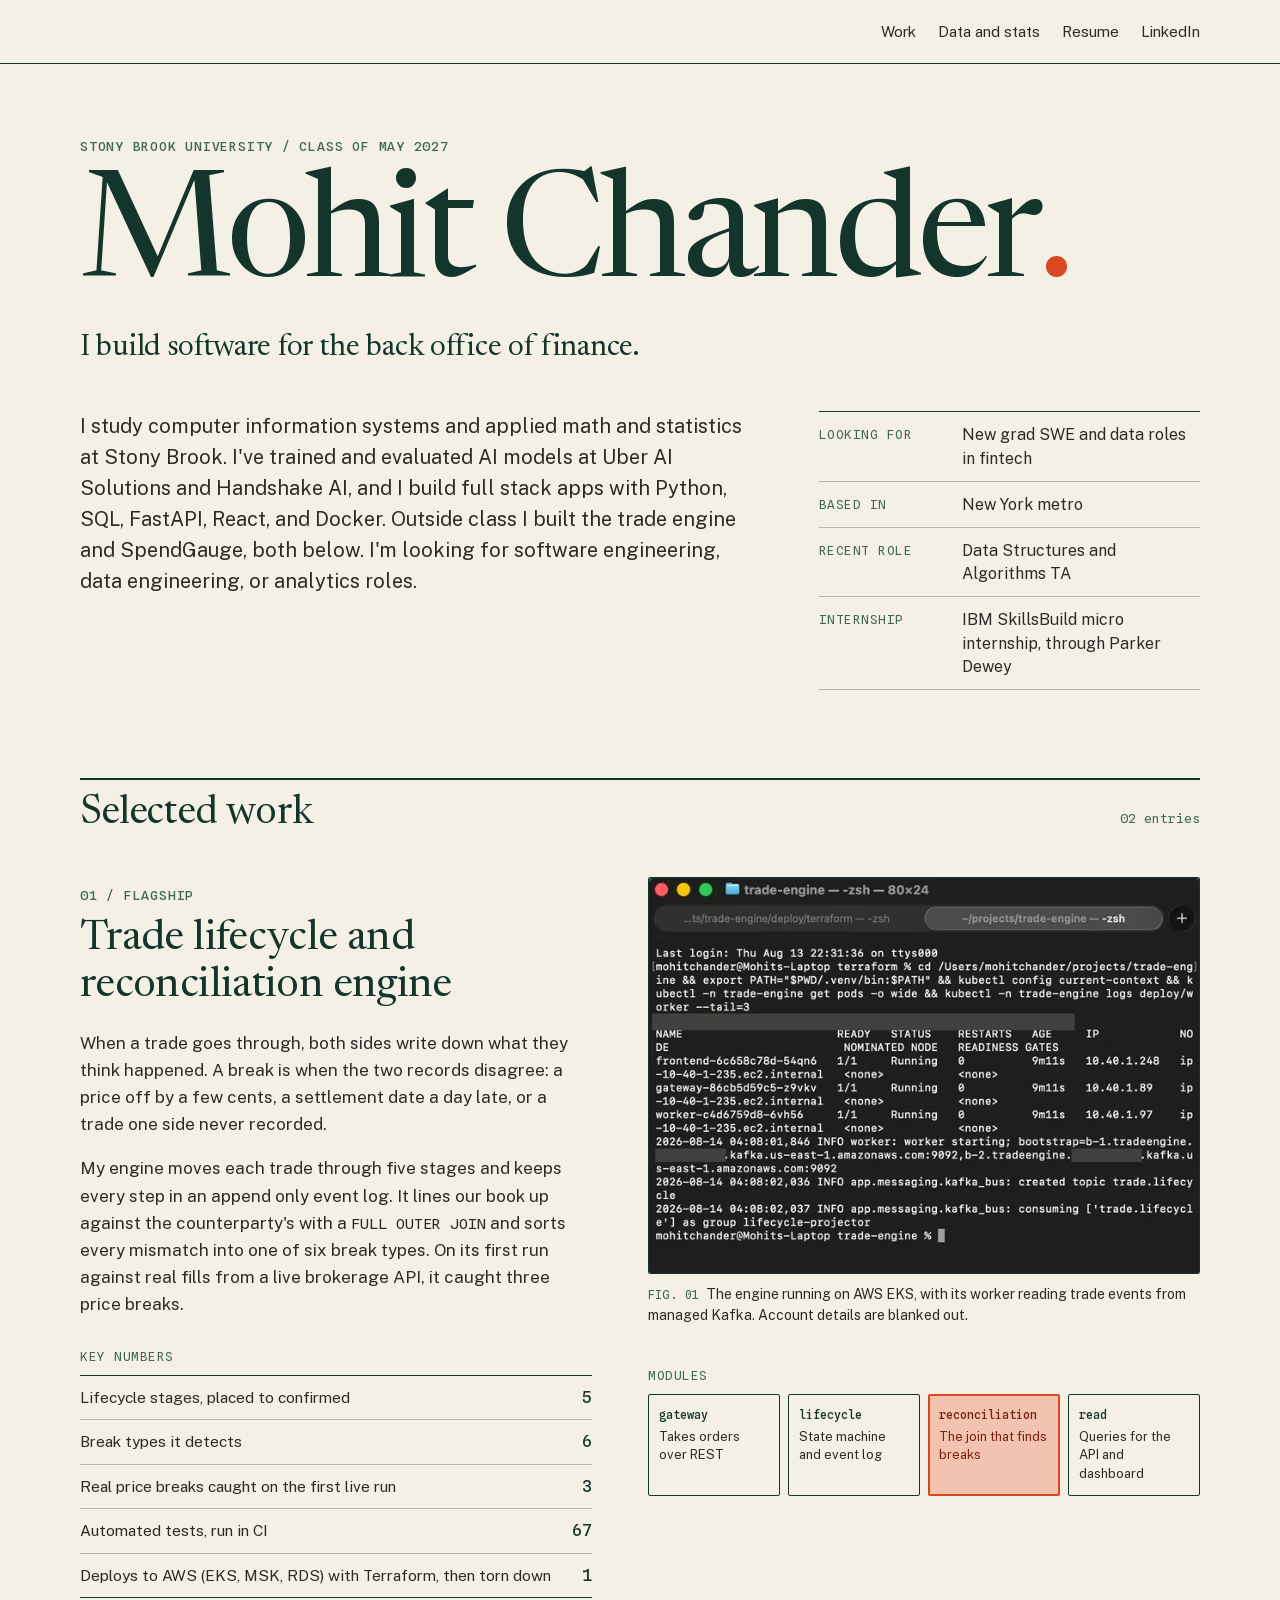
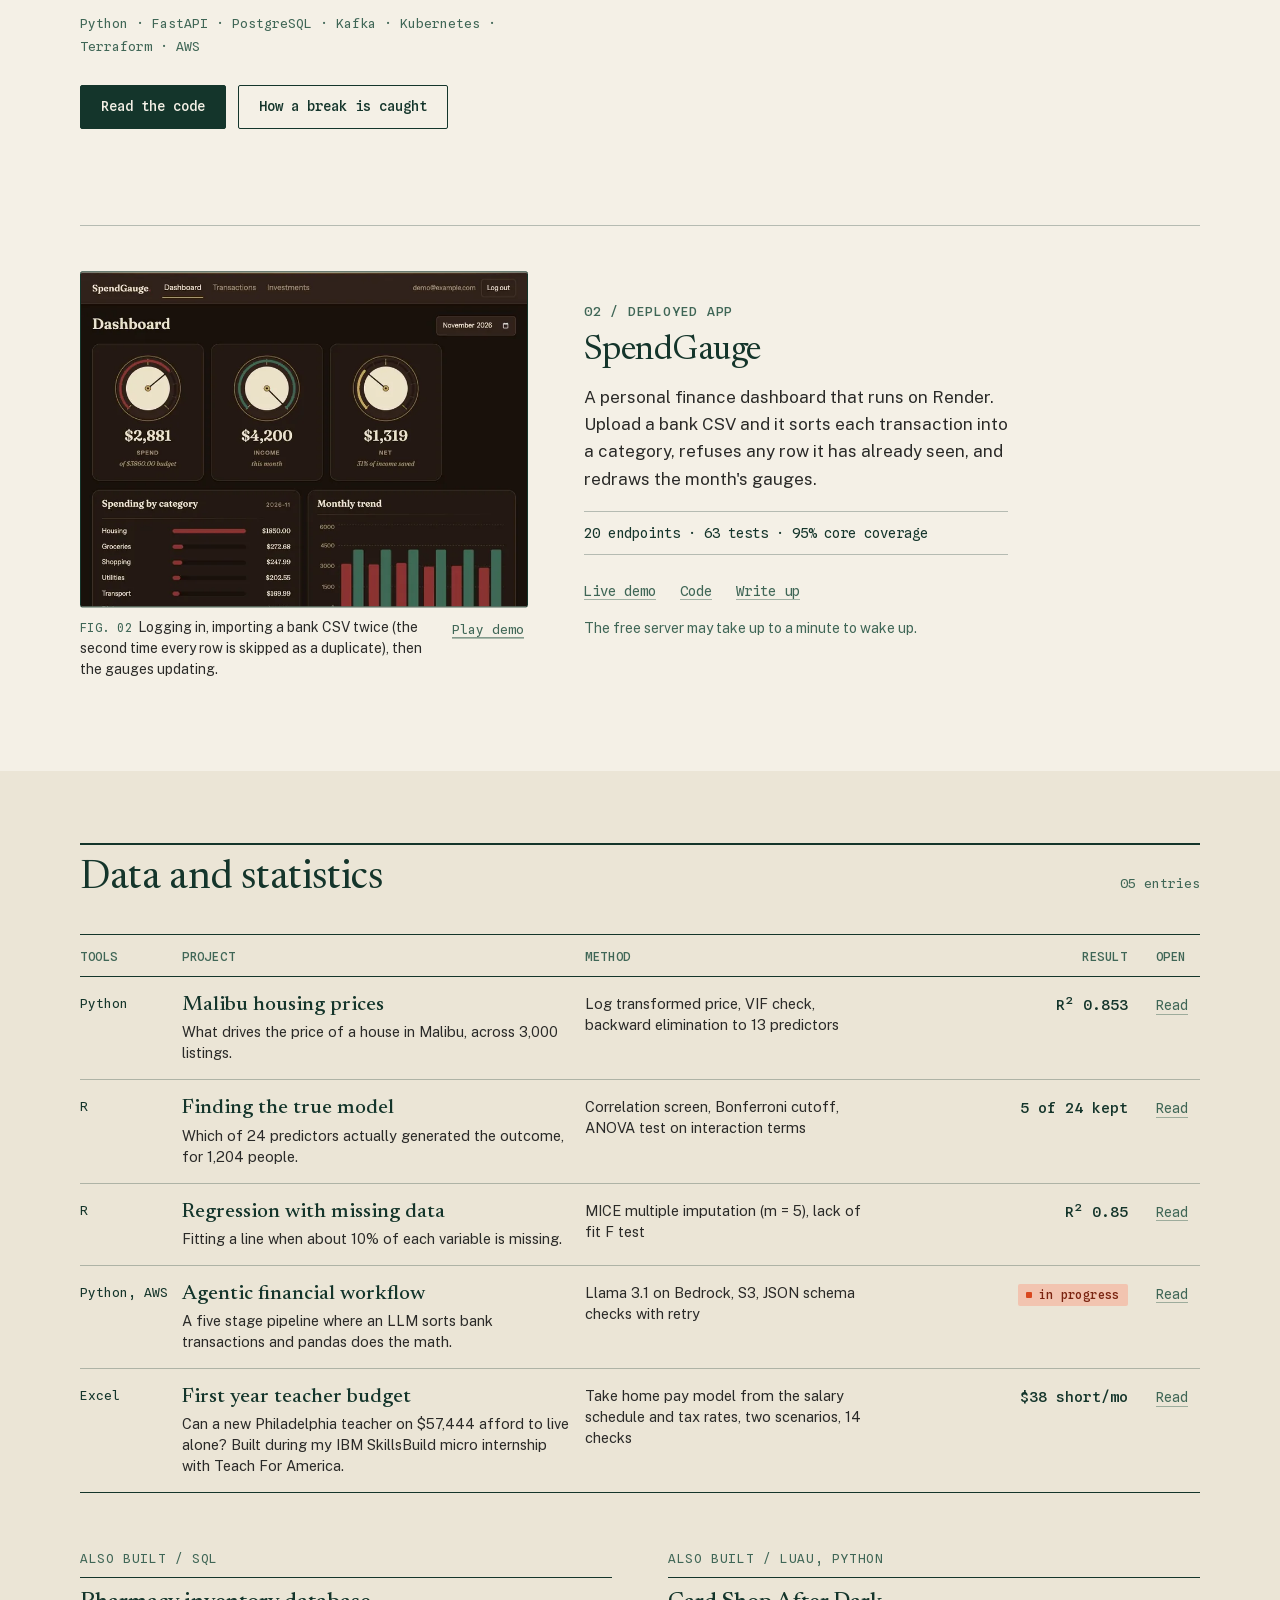
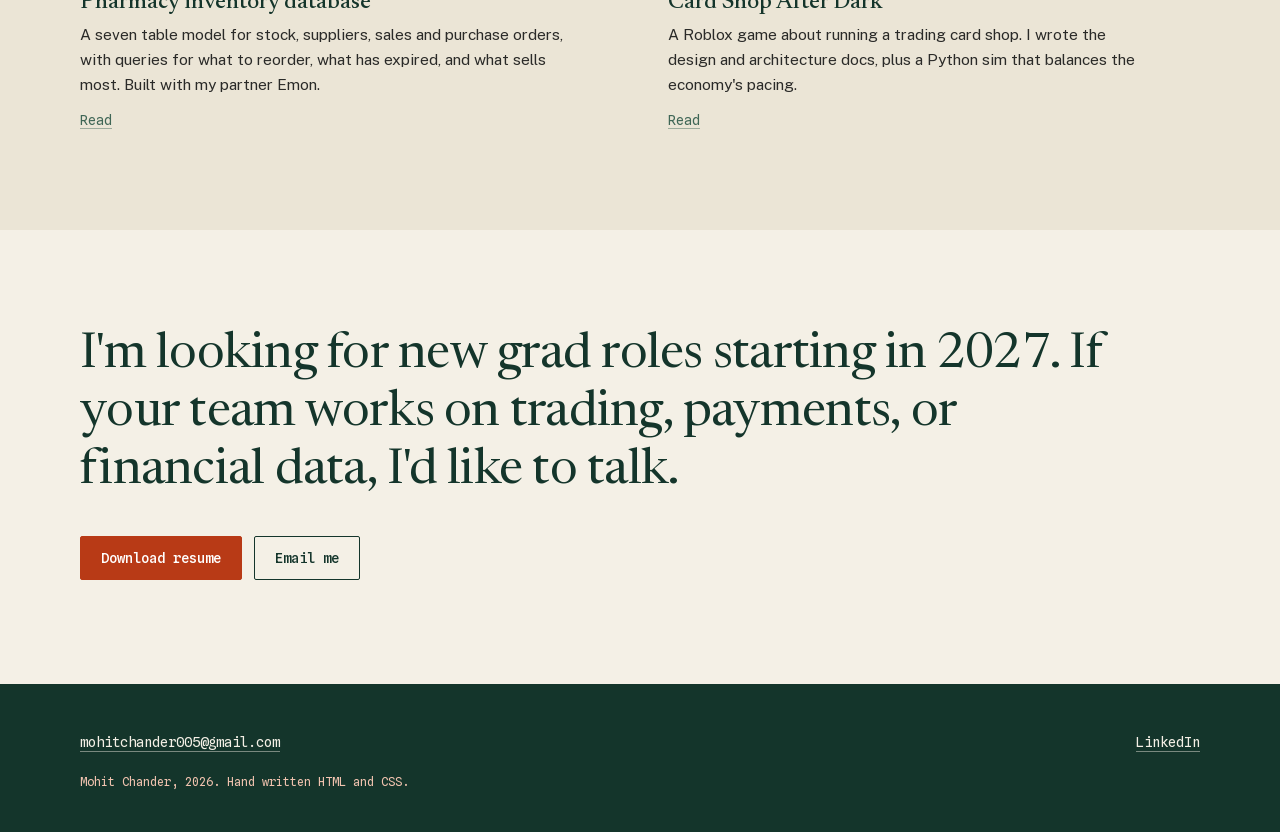
==== index.html @ 897c3b1f "Portfolio site: homepage, seven project write ups, and motion Hand written HTML and CSS with a small" ====
<!doctype html>
<html lang="en">
<head>
  <meta charset="utf-8">
  <meta name="viewport" content="width=device-width, initial-scale=1">
  <title>Mohit Chander: software and data for finance</title>
  <meta name="description" content="I build software for the back office of finance: a trade lifecycle and reconciliation engine, a deployed finance app, and statistics work in Python and R. Stony Brook, class of 2027.">
  <link rel="canonical" href="https://mohit-web12.github.io/">
  <meta name="theme-color" content="#F4F0E6">

  <meta property="og:type" content="website">
  <meta property="og:title" content="Mohit Chander">
  <meta property="og:description" content="Software and data for the back office of finance. Trade reconciliation, a deployed finance app, and statistics in Python and R.">
  <meta property="og:url" content="https://mohit-web12.github.io/">
  <meta property="og:image" content="https://mohit-web12.github.io/img/og.png">
  <meta property="og:image:width" content="1200">
  <meta property="og:image:height" content="630">
  <meta property="og:image:alt" content="Mohit Chander, set in a serif on cream paper, with a red period.">
  <meta name="twitter:card" content="summary_large_image">

  <link rel="icon" href="favicon.svg" type="image/svg+xml">
  <link rel="icon" href="favicon.ico" sizes="32x32">
  <link rel="apple-touch-icon" href="apple-touch-icon.png">

  <link rel="preload" href="fonts/newsreader-latin.woff2" as="font" type="font/woff2" crossorigin>
  <link rel="preload" href="fonts/public-sans-latin.woff2" as="font" type="font/woff2" crossorigin>
  <link rel="stylesheet" href="css/tokens.css">
  <link rel="stylesheet" href="css/site.css">
  <script>(function(d){var f=false,q=location.search;try{if(/[?&]motion=on\b/.test(q))sessionStorage.setItem("motion","on");if(/[?&]motion=off\b/.test(q))sessionStorage.removeItem("motion");f=sessionStorage.getItem("motion")==="on"}catch(e){}var m=window.matchMedia;if(f||!(m&&m("(prefers-reduced-motion: reduce)").matches)){d.className+=" reveal-on"+(f?" force-motion":"")+("onpagereveal" in window?"":" pt-fade");setTimeout(function(){if(!window.siteReady)d.classList.remove("reveal-on")},3000)}})(document.documentElement)</script>
  <script src="js/site.js" defer></script>
</head>
<body>
  <a class="skip-link" href="#main">Skip to content</a>

  <header class="site-header">
    <div class="wrap">
      <nav class="site-nav" aria-label="Main">
        <ul>
          <li><a href="#work">Work</a></li>
          <li><a href="#data">Data and stats</a></li>
          <li><a href="resume.pdf">Resume</a></li>
          <li><a href="https://www.linkedin.com/in/mohit-chander/">LinkedIn</a></li>
        </ul>
      </nav>
    </div>
  </header>

  <main id="main">
    <section class="hero wrap" aria-labelledby="name">
      <span class="kicker">Stony Brook University / Class of May 2027</span>
      <h1 class="name" id="name" aria-label="Mohit Chander."><span class="w" aria-hidden="true"><span class="ch" style="--i:0">M</span><span class="ch" style="--i:1">o</span><span class="ch" style="--i:2">h</span><span class="ch" style="--i:3">i</span><span class="ch" style="--i:4">t</span></span> <span class="w" aria-hidden="true"><span class="ch" style="--i:5">C</span><span class="ch" style="--i:6">h</span><span class="ch" style="--i:7">a</span><span class="ch" style="--i:8">n</span><span class="ch" style="--i:9">d</span><span class="ch" style="--i:10">e</span><span class="ch" style="--i:11">r</span><span class="dot">.</span></span></h1>
      <p class="subhead">I build software for the back office of finance.</p>
      <div class="hero-grid">
        <p class="lede">I study computer information systems and applied math and statistics at Stony Brook. I've trained and evaluated AI models at Uber AI Solutions and Handshake AI, and I build full stack apps with Python, SQL, FastAPI, React, and Docker. Outside class I built the trade engine and SpendGauge, both below. I'm looking for software engineering, data engineering, or analytics roles.</p>
        <dl class="facts">
          <div><dt>Looking for</dt><dd>New grad SWE and data roles in fintech</dd></div>
          <div><dt>Based in</dt><dd>New York metro</dd></div>
          <div><dt>Recent role</dt><dd>Data Structures and Algorithms TA</dd></div>
          <div><dt>Internship</dt><dd>IBM SkillsBuild micro internship, through Parker Dewey</dd></div>
        </dl>
      </div>
    </section>

    <section class="section wrap" id="work" aria-labelledby="work-title">
      <div class="section-head" data-reveal="heading">
        <h2 id="work-title"><span class="h-mask">Selected work</span></h2>
        <span class="count">02 entries</span>
      </div>

      <article class="flagship" aria-labelledby="te-title">
        <div class="flagship-text">
          <span class="kicker" data-reveal>01 / Flagship</span>
          <h3 class="entry-title" id="te-title" data-reveal>Trade lifecycle and reconciliation engine</h3>
          <p data-reveal>When a trade goes through, both sides write down what they think happened. A break is when the two records disagree: a price off by a few cents, a settlement date a day late, or a trade one side never recorded.</p>
          <p data-reveal>My engine moves each trade through five stages and keeps every step in an append only event log. It lines our book up against the counterparty's with a <code>FULL OUTER JOIN</code> and sorts every mismatch into one of six break types. On its first run against real fills from a live brokerage API, it caught three price breaks.</p>

          <table class="ledger">
            <caption>Key numbers</caption>
            <tbody data-reveal-children>
              <tr><th scope="row">Lifecycle stages, placed to confirmed</th><td><span data-count>5</span></td></tr>
              <tr><th scope="row">Break types it detects</th><td><span data-count>6</span></td></tr>
              <tr><th scope="row">Real price breaks caught on the first live run</th><td><span data-count>3</span></td></tr>
              <tr><th scope="row">Automated tests, run in CI</th><td><span data-count>67</span></td></tr>
              <tr><th scope="row">Deploys to AWS (EKS, MSK, RDS) with Terraform, then torn down</th><td><span data-count>1</span></td></tr>
            </tbody>
          </table>
          <p class="stack" data-reveal>Python · FastAPI · PostgreSQL · Kafka · Kubernetes · Terraform · AWS</p>

          <div class="actions" data-reveal>
            <a class="btn btn-dark" href="https://github.com/Mohit-web12/trade-lifecycle-engine">Read the code</a>
            <a class="btn" href="work/trade-engine.html#how-a-break-is-caught">How a break is caught</a>
          </div>
        </div>

        <div class="flagship-media">
          <figure data-reveal="figure" data-parallax>
            <div class="well">
              <img src="img/eks-terminal.webp" srcset="img/eks-terminal-640.webp 640w, img/eks-terminal.webp 1146w" sizes="(max-width: 860px) calc(100vw - 32px), 580px" width="1146" height="822" alt="Terminal output from the AWS deploy. kubectl lists the frontend, gateway and worker pods as Running on EKS, and the worker log shows it consuming the trade.lifecycle topic from managed Kafka.">
            </div>
            <figcaption><span class="fig-no">FIG. 01</span>The engine running on AWS EKS, with its worker reading trade events from managed Kafka. Account details are blanked out.</figcaption>
          </figure>

          <div class="modules">
            <span class="modules-label" id="modules-label" data-reveal>Modules</span>
            <ol aria-labelledby="modules-label" data-reveal-children>
              <li><span class="mod-name">gateway</span><span class="mod-job">Takes orders over REST</span></li>
              <li><span class="mod-name">lifecycle</span><span class="mod-job">State machine and event log</span></li>
              <li class="is-key"><span class="mod-name">reconciliation</span><span class="mod-job">The join that finds breaks</span></li>
              <li><span class="mod-name">read</span><span class="mod-job">Queries for the API and dashboard</span></li>
            </ol>
          </div>
        </div>
      </article>

      <article class="secondary" aria-labelledby="sg-title">
        <figure class="sg-media" data-reveal="figure" data-parallax>
          <div class="well">
            <video id="sg-demo" width="800" height="600" muted loop playsinline preload="none" poster="img/spendgauge-poster.webp" aria-label="Screen recording of SpendGauge" aria-describedby="sg-cap">
              <source data-src="img/spendgauge-demo.mp4" type="video/mp4">
            </video>
          </div>
          <div class="demo-controls">
            <figcaption id="sg-cap"><span class="fig-no">FIG. 02</span>Logging in, importing a bank CSV twice (the second time every row is skipped as a duplicate), then the gauges updating.</figcaption>
            <button class="demo-toggle" type="button" hidden>Play demo</button>
          </div>
        </figure>

        <div class="sg-text" data-reveal-children>
          <span class="kicker">02 / Deployed app</span>
          <h3 class="entry-title" id="sg-title">SpendGauge</h3>
          <p>A personal finance dashboard that runs on Render. Upload a bank CSV and it sorts each transaction into a category, refuses any row it has already seen, and redraws the month's gauges.</p>
          <p class="statline"><span data-count>20</span> endpoints · <span data-count>63</span> tests · <span data-count>95</span>% core coverage</p>
          <ul class="linkrow">
            <li><a href="https://fin-dash-web.onrender.com">Live demo</a></li>
            <li><a href="https://github.com/Mohit-web12/fin-dash">Code</a></li>
            <li><a href="work/spendgauge.html">Write up</a></li>
          </ul>
          <p class="note">The free server may take up to a minute to wake up.</p>
        </div>
      </article>
    </section>

    <section class="band" id="data" aria-labelledby="data-title">
      <div class="wrap">
        <div class="section-head" data-reveal="heading">
          <h2 id="data-title"><span class="h-mask">Data and statistics</span></h2>
          <span class="count">05 entries</span>
        </div>

        <div class="table-scroll" role="region" aria-labelledby="data-title" tabindex="0">
          <table class="data-table">
            <caption class="visually-hidden">Data and statistics projects, with the tools, method and headline result of each</caption>
            <thead>
              <tr>
                <th scope="col">Tools</th>
                <th scope="col">Project</th>
                <th scope="col">Method</th>
                <th scope="col" class="num">Result</th>
                <th scope="col">Open</th>
              </tr>
            </thead>
            <tbody data-reveal-children>
              <tr>
                <td class="tools">Python</td>
                <td class="project"><strong>Malibu housing prices</strong><span>What drives the price of a house in Malibu, across 3,000 listings.</span></td>
                <td class="method">Log transformed price, VIF check, backward elimination to 13 predictors</td>
                <td class="num"><span class="res"><span class="res-base">R² <span data-count>0.853</span></span></span></td>
                <td class="open"><a href="work/malibu-housing.html">Read<span class="visually-hidden"> the Malibu housing write up</span></a></td>
              </tr>
              <tr>
                <td class="tools">R</td>
                <td class="project"><strong>Finding the true model</strong><span>Which of 24 predictors actually generated the outcome, for 1,204 people.</span></td>
                <td class="method">Correlation screen, Bonferroni cutoff, ANOVA test on interaction terms</td>
                <td class="num"><span class="res"><span class="res-base">5 of 24 kept</span></span></td>
                <td class="open"><a href="work/true-model.html">Read<span class="visually-hidden"> the true model write up</span></a></td>
              </tr>
              <tr>
                <td class="tools">R</td>
                <td class="project"><strong>Regression with missing data</strong><span>Fitting a line when about 10% of each variable is missing.</span></td>
                <td class="method">MICE multiple imputation (m = 5), lack of fit F test</td>
                <td class="num"><span class="res"><span class="res-base">R² <span data-count>0.85</span></span></span></td>
                <td class="open"><a href="work/missing-data.html">Read<span class="visually-hidden"> the missing data write up</span></a></td>
              </tr>
              <tr>
                <td class="tools">Python, AWS</td>
                <td class="project"><strong>Agentic financial workflow</strong><span>A five stage pipeline where an LLM sorts bank transactions and pandas does the math.</span></td>
                <td class="method">Llama 3.1 on Bedrock, S3, JSON schema checks with retry</td>
                <td class="num"><span class="tag"><span class="pulse" aria-hidden="true"></span>in progress</span></td>
                <td class="open"><a href="work/agentic-workflow.html">Read<span class="visually-hidden"> the agentic workflow write up</span></a></td>
              </tr>
              <tr>
                <td class="tools">Excel</td>
                <td class="project"><strong>First year teacher budget</strong><span>Can a new Philadelphia teacher on $57,444 afford to live alone? Built during my IBM SkillsBuild micro internship with Teach For America.</span></td>
                <td class="method">Take home pay model from the salary schedule and tax rates, two scenarios, 14 checks</td>
                <td class="num"><span class="res"><span class="res-base">$38 short/mo</span></span></td>
                <td class="open"><a href="work/teacher-budget.html">Read<span class="visually-hidden"> the teacher budget write up</span></a></td>
              </tr>
            </tbody>
          </table>
        </div>

        <div class="also" data-reveal-children>
          <div>
            <span class="also-label">Also built / SQL</span>
            <h3>Pharmacy inventory database</h3>
            <p>A seven table model for stock, suppliers, sales and purchase orders, with queries for what to reorder, what has expired, and what sells most. Built with my partner Emon.</p>
            <!-- TODO: replace # with the pharmacy database link -->
            <a class="read-link" href="#">Read<span class="visually-hidden"> about the pharmacy inventory database</span></a>
          </div>
          <div>
            <span class="also-label">Also built / Luau, Python</span>
            <h3>Card Shop After Dark</h3>
            <p>A Roblox game about running a trading card shop. I wrote the design and architecture docs, plus a Python sim that balances the economy's pacing.</p>
            <!-- TODO: replace # with the Card Shop After Dark link -->
            <a class="read-link" href="#">Read<span class="visually-hidden"> about Card Shop After Dark</span></a>
          </div>
        </div>
      </div>
    </section>

    <section class="closing wrap" aria-labelledby="closing-line">
      <h2 class="closing-line" id="closing-line" data-reveal="lines">I'm looking for new grad roles starting in 2027. If your team works on trading, payments, or financial data, I'd like to talk.</h2>
      <div class="actions" data-reveal>
        <a class="btn btn-cta" href="resume.pdf" download="Mohit-Chander-Resume.pdf">Download resume</a>
        <a class="btn" href="mailto:mohitchander005@gmail.com">Email me</a>
      </div>
    </section>
  </main>

  <footer class="site-footer">
    <div class="wrap" data-reveal-children>
      <a href="mailto:mohitchander005@gmail.com">mohitchander005@gmail.com</a>
      <ul>
        <li><a href="https://www.linkedin.com/in/mohit-chander/">LinkedIn</a></li>
      </ul>
      <small>Mohit Chander, 2026. Hand written HTML and CSS.</small>
    </div>
  </footer>

</body>
</html>
---- css/tokens.css ----
/* Design tokens. Every color, font, and measure the site uses lives here. */

/* Fonts: Newsreader, Public Sans and Spline Sans Mono from Google Fonts (OFL),
   self hosted as latin variable subsets so text isn't blocked on a third party. */
@font-face {
  font-family: "Newsreader";
  src: url("../fonts/newsreader-latin.woff2") format("woff2");
  font-weight: 400 500;
  font-style: normal;
  font-display: swap;
}
@font-face {
  font-family: "Public Sans";
  src: url("../fonts/public-sans-latin.woff2") format("woff2");
  font-weight: 400 600;
  font-style: normal;
  font-display: swap;
}
@font-face {
  font-family: "Spline Sans Mono";
  src: url("../fonts/spline-sans-mono-latin.woff2") format("woff2");
  font-weight: 400 500;
  font-style: normal;
  font-display: swap;
}

:root {
  /* Color */
  --ink: #14352B;            /* headings, footer, rules, primary button */
  --sage: #3F6656;           /* links, secondary labels (5.7:1 on paper) */
  --vermilion: #D9481F;      /* accent marks only, never text (3.8:1) */
  --vermilion-dark: #B83A16; /* the one call to action, white text (5.8:1) */
  --blush: #F2C4B0;          /* tag and highlight backgrounds */
  --blush-text: #7A2410;     /* text on blush (6.4:1) */
  --graphite: #2A2A28;       /* body text */
  --paper: #F4F0E6;          /* page background */
  --paper-deep: #EBE5D6;     /* alternate section background */
  --placeholder: #E9E3D3;    /* image well background */
  --white: #FFFFFF;

  /* Rules */
  --rule: 1px solid var(--ink);
  --rule-heavy: 2px solid var(--ink);
  --rule-light: 1px solid rgba(20, 53, 43, 0.28);
  --radius: 2px;

  /* Type */
  --font-serif: "Newsreader", "Iowan Old Style", Georgia, serif;
  --font-sans: "Public Sans", system-ui, -apple-system, "Segoe UI", sans-serif;
  --font-mono: "Spline Sans Mono", ui-monospace, "SF Mono", Menlo, Consolas, monospace;

  /* Measure */
  --max: 1120px;
  --gutter: 24px;
  --touch: 44px;
}

@media (max-width: 480px) {
  :root { --gutter: 16px; }
}
---- css/site.css ----
/* Site styles. Tokens come from tokens.css. */

/* ---------- Base ---------- */
*, *::before, *::after { box-sizing: border-box; }

html { -webkit-text-size-adjust: 100%; text-size-adjust: 100%; }

/* Motion tokens. Tune the whole site's motion from here. */
:root {
  --ease-out: cubic-bezier(0.16, 1, 0.3, 1);
  --reveal-dist: 40px;
  --reveal-dur: 700ms;
  --stagger: 80ms;
  --wipe-dur: 950ms;
}

body {
  overflow-x: clip; /* safety net: transforms never cause sideways scroll */
  margin: 0;
  background: var(--paper);
  color: var(--graphite);
  font-family: var(--font-sans);
  font-size: 17px;
  line-height: 1.6;
  text-rendering: optimizeLegibility;
}

img, video, svg { display: block; max-width: 100%; height: auto; }

h1, h2, h3, h4 {
  font-family: var(--font-serif);
  font-weight: 400;
  color: var(--ink);
  line-height: 1.12;
  margin: 0;
}

p { margin: 0 0 1em; text-wrap: pretty; }

/* Links: a faint underline at rest (so links in text never rely on color alone),
   and a solid one that slides in from left to right on hover. Flex links set --ul-y
   so the line sits under the text instead of at the bottom of a 44px box. */
a {
  --ul-rest: currentColor;
  color: var(--sage);
  text-decoration: none;
  background-image: linear-gradient(currentColor, currentColor), linear-gradient(var(--ul-rest), var(--ul-rest));
  background-repeat: no-repeat;
  background-size: 0% 1px, 100% 1px;
  background-position: 0 var(--ul-y, 100%), 0 var(--ul-y, 100%);
  transition: background-size 300ms var(--ease-out);
}
@supports (color: color-mix(in srgb, red 50%, transparent)) {
  a { --ul-rest: color-mix(in srgb, currentColor 45%, transparent); }
}
a:hover { color: var(--ink); background-size: 100% 1px, 100% 1px; }

:focus-visible {
  outline: 2px solid var(--ink);
  outline-offset: 3px;
}

.mono, code, kbd {
  font-family: var(--font-mono);
  font-feature-settings: "tnum" 1;
}

code { font-size: 0.88em; }

.visually-hidden {
  position: absolute !important;
  width: 1px; height: 1px;
  margin: -1px; padding: 0;
  overflow: hidden;
  clip: rect(0 0 0 0);
  white-space: nowrap;
  border: 0;
}

.skip-link {
  position: absolute;
  left: var(--gutter);
  top: -100px;
  z-index: 10;
  padding: 10px 14px;
  background: var(--ink);
  color: var(--paper);
  font-family: var(--font-mono);
  font-size: 14px;
  border-radius: var(--radius);
}
.skip-link:focus { top: 8px; color: var(--paper); }

.wrap {
  max-width: calc(var(--max) + var(--gutter) * 2);
  margin: 0 auto;
  padding: 0 var(--gutter);
}

/* ---------- Labels ---------- */
.kicker {
  display: block;
  font-family: var(--font-mono);
  font-size: 13px;
  font-weight: 500;
  letter-spacing: 0.06em;
  text-transform: uppercase;
  color: var(--sage);
}

.tag {
  display: inline-block;
  padding: 2px 8px;
  background: var(--blush);
  color: var(--blush-text);
  font-family: var(--font-mono);
  font-size: 12px;
  font-weight: 500;
  letter-spacing: 0.03em;
  line-height: 1.5;
  border-radius: var(--radius);
  white-space: nowrap;
}
.tag .pulse {
  position: relative;
  display: inline-block;
  width: 6px;
  height: 6px;
  margin-right: 7px;
  vertical-align: 0.08em;
  background: var(--vermilion);
  border-radius: 1px;
}
.tag .pulse::after {
  content: "";
  position: absolute;
  inset: 0;
  border-radius: 1px;
  background: var(--vermilion);
  opacity: 0;
}
.reveal-on .tag .pulse::after { animation: pulse 1.8s ease-out infinite; }
@keyframes pulse { from { opacity: 0.7; transform: scale(1); } to { opacity: 0; transform: scale(3); } }

.mark {
  display: inline-block;
  width: 8px; height: 8px;
  background: var(--vermilion);
  vertical-align: 0.12em;
  margin-right: 8px;
}

/* ---------- Header ---------- */
/* Sticky. At the top it's the page itself plus a 1px ink rule. Once scrolled (JS adds
   .is-scrolled) a tinted layer fades in and the bar shrinks, all with transform and
   opacity so the header box never changes size (no layout shift). */
.site-header {
  position: sticky;
  top: 0;
  z-index: 20;
  pointer-events: none; /* the box stays 64px tall; only its links take clicks */
}
.site-header a, .site-header button { pointer-events: auto; }
.site-header::before {
  content: "";
  position: absolute;
  inset: 0;
  z-index: -1;
  background: #EFEADE;
  opacity: 0;
  transform-origin: 50% 0;
  transition: opacity 250ms ease-out, transform 300ms var(--ease-out);
}
.site-header::after {
  content: "";
  position: absolute;
  left: 0;
  right: 0;
  bottom: 0;
  height: 1px;
  background: var(--ink);
  transition: transform 300ms var(--ease-out);
}
.site-header .site-nav, .site-header .wordmark { transition: transform 300ms var(--ease-out); }
.site-header .site-nav { transform-origin: 100% 50%; }
.site-header .wordmark { transform-origin: 0 50%; }
.site-header.is-scrolled::before { opacity: 1; transform: scaleY(0.84); }
.site-header.is-scrolled::after { transform: translateY(-10px); }
.site-header.is-scrolled .site-nav,
.site-header.is-scrolled .wordmark { transform: translateY(-5px) scale(0.94); }

/* Scrollspy: one underline that slides to the link for the section on screen. */
.site-nav { position: relative; }
.nav-indicator {
  position: absolute;
  top: 0;
  left: 0;
  width: 100px;
  height: 2px;
  background: var(--ink);
  transform-origin: 0 0;
  opacity: 0;
  pointer-events: none;
  transition: transform 450ms var(--ease-out), opacity 200ms ease-out;
}
.nav-indicator.is-on { opacity: 1; }

/* Reading progress: a thin accent bar across the very top. */
.scroll-progress {
  position: fixed;
  top: 0;
  left: 0;
  right: 0;
  z-index: 40;
  height: 3px;
  background: var(--vermilion);
  transform: scaleX(0);
  transform-origin: 0 50%;
  pointer-events: none;
}

[id] { scroll-margin-top: 84px; }

.site-header .wrap {
  display: flex;
  flex-wrap: wrap;
  align-items: center;
  justify-content: space-between;
  gap: 4px 24px;
  min-height: 64px;
}

.wordmark {
  display: inline-flex;
  align-items: center;
  min-height: var(--touch);
  font-family: var(--font-mono);
  font-size: 15px;
  font-weight: 500;
  color: var(--ink);
  text-decoration: none;
  background-image: none;
}
.wordmark:hover { color: var(--ink); }

.site-nav { margin-left: auto; }

.site-nav ul {
  display: flex;
  flex-wrap: wrap;
  gap: 0 22px;
  margin: 0;
  padding: 0;
  list-style: none;
}

.site-nav a {
  display: inline-flex;
  align-items: center;
  min-height: var(--touch);
  font-size: 15px;
  color: var(--graphite);
  --ul-rest: transparent;
}
.site-nav a:hover { color: var(--ink); }

/* Links that are 44px tall flex boxes: put the underline under the text. */
.site-nav a, .linkrow a, .data-table .open a, .read-link, .crumb, .pager a, .site-footer a {
  --ul-y: calc(50% + 0.62em);
}

/* ---------- Buttons ---------- */
.actions {
  display: flex;
  flex-wrap: wrap;
  gap: 12px;
  margin-top: 28px;
}

.btn {
  display: inline-flex;
  align-items: center;
  justify-content: center;
  min-height: var(--touch);
  padding: 0 20px;
  border: var(--rule);
  border-radius: var(--radius);
  font-family: var(--font-mono);
  font-size: 14px;
  font-weight: 500;
  line-height: 1.2;
  text-decoration: none;
  color: var(--ink);
  background: transparent;
  cursor: pointer;
  position: relative;
  isolation: isolate;
  overflow: hidden;
}
.btn::before {
  content: "";
  position: absolute;
  inset: -1px;
  z-index: -1;
  background: var(--btn-hover, var(--paper-deep));
  opacity: 0;
  transition: opacity 150ms ease-out;
}
.btn:hover::before { opacity: 1; }
.btn:hover { color: var(--ink); }

.btn-dark { background: var(--ink); color: var(--paper); --btn-hover: #0E271F; }
.btn-dark:hover { color: var(--paper); }

.btn-cta {
  background: var(--vermilion-dark);
  border-color: var(--vermilion-dark);
  color: var(--white);
  --btn-hover: #9E3112;
}
.btn-cta:hover { color: var(--white); }
/* Shine: a soft light band sweeps across on hover. */
.btn-cta::after {
  content: "";
  position: absolute;
  top: -2px;
  bottom: -2px;
  left: -60%;
  width: 40%;
  background: rgba(255, 255, 255, 0.24);
  transform: translateX(0) skewX(-20deg);
  pointer-events: none;
}
.btn-cta:hover::after { transform: translateX(420%) skewX(-20deg); transition: transform 700ms var(--ease-out); }

/* ---------- Hero ---------- */
.hero { padding-top: 72px; padding-bottom: 88px; }

.name {
  margin: 18px 0 22px;
  font-size: clamp(60px, 12.5vw, 148px);
  font-weight: 400;
  line-height: 0.9;
  letter-spacing: -0.035em;
  color: var(--ink);
}
.name .w { display: inline-block; white-space: nowrap; }
.name .ch { display: inline-block; }
.name .dot { display: inline-block; color: var(--vermilion); transform-origin: 50% 85%; }

.subhead {
  margin: 0 0 44px;
  font-family: var(--font-serif);
  font-size: clamp(22px, 2.6vw, 30px);
  line-height: 1.25;
  letter-spacing: -0.01em;
  color: var(--ink);
}

.hero-grid {
  display: grid;
  grid-template-columns: minmax(0, 7fr) minmax(0, 4fr);
  gap: 48px 72px;
  align-items: start;
}

.lede {
  max-width: 34em;
  margin: 0;
  font-size: 20px;
  line-height: 1.55;
  color: var(--graphite);
}

.facts { margin: 0; }
.facts div:last-child { border-bottom: var(--rule-light); } /* rides in with the last row */
.facts div {
  display: grid;
  grid-template-columns: 7.5em 1fr;
  gap: 16px;
  padding: 11px 0;
  border-top: var(--rule-light);
}
.facts div:first-child { border-top: var(--rule); }
.facts dt {
  font-family: var(--font-mono);
  font-size: 12.5px;
  letter-spacing: 0.04em;
  text-transform: uppercase;
  color: var(--sage);
  padding-top: 2px;
}
.facts dd { margin: 0; font-size: 16px; line-height: 1.45; }

/* ---------- Section heads ---------- */
.section { padding-bottom: 96px; }

.section-head {
  display: flex;
  justify-content: space-between;
  align-items: baseline;
  gap: 16px;
  padding-top: 14px;
  margin-bottom: 48px;
  position: relative;
}
.section-head::before, .prose h2::before {
  content: "";
  position: absolute;
  top: 0;
  left: 0;
  right: 0;
  height: 2px;
  background: var(--ink);
  transform-origin: 0 50%;
}
.h-mask { display: inline-block; }
.section-head h2 { font-size: clamp(30px, 4vw, 40px); letter-spacing: -0.01em; }
.section-head .count {
  font-family: var(--font-mono);
  font-size: 13px;
  color: var(--sage);
  white-space: nowrap;
}

/* ---------- Work entries ---------- */
.entry-title {
  margin: 10px 0 20px;
  font-size: clamp(30px, 3.6vw, 42px);
  letter-spacing: -0.015em;
}
.entry-title a { color: inherit; text-decoration: none; }
.entry-title a:hover { text-decoration: underline; text-decoration-thickness: 1px; }

.flagship {
  display: grid;
  grid-template-columns: minmax(0, 1fr) minmax(0, 1.08fr);
  gap: 48px 56px;
  align-items: start;
}

.flagship-text p { max-width: 36em; }

.ledger {
  width: 100%;
  margin: 28px 0 0;
  border-collapse: collapse;
  font-size: 15.5px;
}
.ledger caption {
  text-align: left;
  padding-bottom: 8px;
  font-family: var(--font-mono);
  font-size: 12.5px;
  letter-spacing: 0.04em;
  text-transform: uppercase;
  color: var(--sage);
}
.ledger th, .ledger td {
  padding: 9px 0;
  border-bottom: var(--rule-light);
  vertical-align: baseline;
}
.ledger tr:first-child th, .ledger tr:first-child td { border-top: var(--rule); }
.ledger tr:last-child th, .ledger tr:last-child td { border-bottom: var(--rule); }
.ledger th { font-weight: 400; text-align: left; padding-right: 16px; }
.ledger td {
  text-align: right;
  font-family: var(--font-mono);
  font-weight: 500;
  font-size: 16px;
  color: var(--ink);
  white-space: nowrap;
}

.stack {
  margin: 14px 0 0;
  font-family: var(--font-mono);
  font-size: 13px;
  line-height: 1.7;
  color: var(--sage);
}

/* Figures */
.well {
  margin: 0;
  background: var(--placeholder);
  border: var(--rule);
  border-radius: var(--radius);
  overflow: hidden;
}
.well img, .well video { width: 100%; }

figure { margin: 0; }
figcaption, .caption {
  margin-top: 10px;
  font-size: 14px;
  line-height: 1.5;
  color: var(--graphite);
}
.fig-no {
  font-family: var(--font-mono);
  font-size: 12px;
  letter-spacing: 0.04em;
  color: var(--sage);
  margin-right: 6px;
}

/* Module strip */
.modules { margin-top: 32px; container-type: inline-size; }
.modules-label {
  display: flex;
  justify-content: space-between;
  margin-bottom: 8px;
  font-family: var(--font-mono);
  font-size: 12.5px;
  letter-spacing: 0.04em;
  text-transform: uppercase;
  color: var(--sage);
}
/* 2x2 by default; four across only when the strip is wide enough that
   "reconciliation" fits on one line (no word ever breaks). */
.modules ol {
  display: grid;
  grid-template-columns: repeat(2, minmax(0, 1fr));
  gap: 8px;
  margin: 0;
  padding: 0;
  list-style: none;
}
@container (min-width: 520px) {
  .modules ol { grid-template-columns: repeat(4, minmax(0, 1fr)); }
}
.modules li {
  padding: 10px 10px 12px;
  border: var(--rule);
  border-radius: var(--radius);
  min-height: 84px;
  background: var(--paper);
  position: relative;
  transition: transform 150ms ease-out;
}
.modules li::after {
  content: "";
  position: absolute;
  inset: -2px;
  border-radius: var(--radius);
  box-shadow: 0 8px 18px rgba(20, 53, 43, 0.14);
  opacity: 0;
  transition: opacity 150ms ease-out;
  pointer-events: none;
}
.modules li:hover { transform: translateY(-2px); }
.modules li:hover::after { opacity: 1; }
.modules .mod-name {
  display: block;
  font-family: var(--font-mono);
  font-size: 12px;
  font-weight: 500;
  color: var(--ink);
  white-space: nowrap;
}
.modules .mod-job {
  display: block;
  margin-top: 4px;
  font-size: 13px;
  line-height: 1.4;
  color: var(--graphite);
}
.modules li.is-key {
  background: var(--blush);
  border: 2px solid var(--vermilion);
  padding: 9px 9px 11px;
}
.modules li.is-key .mod-name,
.modules li.is-key .mod-job { color: var(--blush-text); }

/* Second entry */
.secondary {
  display: grid;
  grid-template-columns: repeat(12, minmax(0, 1fr));
  gap: 32px 32px;
  align-items: center;
  margin-top: 96px;
  padding-top: 40px;
  border-top: var(--rule-light);
}
.secondary .sg-media { grid-column: 1 / 6; }
.secondary .sg-text { grid-column: 6 / 11; padding-left: 24px; }
.secondary .entry-title { font-size: clamp(28px, 3vw, 34px); margin-bottom: 14px; }

.demo-controls {
  display: flex;
  justify-content: space-between;
  align-items: flex-start;
  gap: 12px;
}
.demo-toggle {
  flex: none;
  min-height: var(--touch);
  padding: 0 4px;
  border: 0;
  background: none;
  font-family: var(--font-mono);
  font-size: 13px;
  color: var(--sage);
  text-decoration: underline;
  text-underline-offset: 3px;
  cursor: pointer;
}
.demo-toggle:hover { color: var(--ink); }

.statline {
  margin: 18px 0 0;
  padding: 10px 0;
  border-top: var(--rule-light);
  border-bottom: var(--rule-light);
  font-family: var(--font-mono);
  font-size: 14px;
  color: var(--ink);
}

.linkrow {
  display: flex;
  flex-wrap: wrap;
  gap: 0 24px;
  margin: 14px 0 0;
  padding: 0;
  list-style: none;
}
.linkrow a {
  display: inline-flex;
  align-items: center;
  min-height: var(--touch);
  font-family: var(--font-mono);
  font-size: 14px;
}

.note {
  margin: 4px 0 0;
  font-size: 14px;
  color: var(--sage);
}

/* ---------- Data and statistics ---------- */
.band {
  background: var(--paper-deep);
  padding: 72px 0 88px;
  margin-bottom: 96px;
}
.band .section-head { margin-bottom: 32px; }

.table-scroll {
  position: relative; /* keeps visually hidden text inside the scroll box */
  overflow-x: auto;
  overflow-y: hidden; /* rows rise into place without a vertical scrollbar */
  -webkit-overflow-scrolling: touch;
  border-top: var(--rule);
  border-bottom: var(--rule);
}
.table-scroll:focus-visible { outline-offset: 4px; }

.data-table {
  width: 100%;
  min-width: 860px;
  border-collapse: collapse;
  font-size: 15px;
}
.data-table th {
  padding: 12px 14px 10px 0;
  border-bottom: var(--rule);
  text-align: left;
  font-family: var(--font-mono);
  font-size: 12px;
  font-weight: 500;
  letter-spacing: 0.05em;
  text-transform: uppercase;
  color: var(--sage);
  white-space: nowrap;
}
.data-table td {
  position: relative;
  z-index: 0;
  padding: 16px 14px 16px 0;
  border-bottom: var(--rule-light);
  vertical-align: top;
}
/* Row hover: a lighter band fades in and the result nudges left in the accent.
   Both are opacity/transform: the accent copy is a layer that cross fades in. */
.data-table tbody td::before {
  content: "";
  position: absolute;
  inset: 0;
  z-index: -1;
  background: var(--paper);
  opacity: 0;
  transition: opacity 200ms ease-out;
}
.data-table tbody tr:hover td::before { opacity: 1; }
.data-table .res { position: relative; display: inline-block; transition: transform 250ms var(--ease-out); }
.data-table .res-base { transition: opacity 200ms ease-out; }
.data-table .res::after {
  content: attr(data-text);
  content: attr(data-text) / "";
  position: absolute;
  inset: 0;
  white-space: nowrap;
  color: var(--vermilion-dark);
  opacity: 0;
  transition: opacity 200ms ease-out;
  pointer-events: none;
}
.data-table tbody tr:hover .res { transform: translateX(-6px); }
.data-table tbody tr:hover .res-base { opacity: 0; }
.data-table tbody tr:hover .res::after { opacity: 1; }
.data-table tr:last-child td { border-bottom: 0; }
.data-table .tools {
  width: 9%;
  font-family: var(--font-mono);
  font-size: 13px;
  color: var(--ink);
  white-space: nowrap;
}
.data-table .project { width: 36%; }
.data-table .project strong {
  display: block;
  font-family: var(--font-serif);
  font-size: 21px;
  font-weight: 500;
  line-height: 1.2;
  color: var(--ink);
}
.data-table .project span { display: block; margin-top: 3px; font-size: 14.5px; line-height: 1.45; }
.data-table .method { width: 27%; font-size: 14.5px; line-height: 1.45; }
.data-table th.num, .data-table td.num { text-align: right; padding-right: 28px; }
.data-table td.num {
  font-family: var(--font-mono);
  font-size: 15px;
  font-weight: 500;
  color: var(--ink);
  white-space: nowrap;
}
.data-table .open { width: 1%; white-space: nowrap; padding-right: 0; }
.data-table .open a {
  display: inline-flex;
  align-items: center;
  min-height: var(--touch);
  margin-top: -12px;
  font-family: var(--font-mono);
  font-size: 13.5px;
}

.also {
  display: grid;
  grid-template-columns: repeat(2, minmax(0, 1fr));
  gap: 32px 56px;
  margin-top: 56px;
}
.also-label {
  display: block;
  padding-bottom: 8px;
  margin-bottom: 12px;
  border-bottom: var(--rule);
  font-family: var(--font-mono);
  font-size: 12.5px;
  letter-spacing: 0.05em;
  text-transform: uppercase;
  color: var(--sage);
}
.also h3 { font-size: 23px; font-weight: 500; margin-bottom: 6px; }
.also p { margin: 0; font-size: 15.5px; max-width: 32em; }

/* Same look as the "Read" links in the data table. */
.read-link {
  display: inline-flex;
  align-items: center;
  min-height: var(--touch);
  margin-top: 2px;
  font-family: var(--font-mono);
  font-size: 13.5px;
}

/* ---------- Closing ---------- */
.closing { padding-bottom: 104px; }
.closing-line {
  max-width: 21em;
  margin: 0;
  font-family: var(--font-serif);
  font-size: clamp(30px, 4.4vw, 50px);
  line-height: 1.16;
  letter-spacing: -0.015em;
  color: var(--ink);
}
.closing .actions { margin-top: 36px; }

/* ---------- Footer ---------- */
.site-footer {
  background: var(--ink);
  color: var(--paper);
  padding: 36px 0 40px;
}
.site-footer .wrap {
  display: flex;
  flex-wrap: wrap;
  justify-content: space-between;
  align-items: center;
  gap: 8px 32px;
}
.site-footer a {
  display: inline-flex;
  align-items: center;
  min-height: var(--touch);
  color: var(--paper);
  font-family: var(--font-mono);
  font-size: 14px;
}
.site-footer a:hover { color: var(--blush); }
.site-footer :focus-visible { outline-color: var(--paper); }
.site-footer ul {
  display: flex;
  flex-wrap: wrap;
  gap: 0 24px;
  margin: 0;
  padding: 0;
  list-style: none;
}
.site-footer small {
  flex-basis: 100%;
  font-family: var(--font-mono);
  font-size: 12px;
  color: var(--blush);
}

/* ---------- Write up pages ---------- */
.writeup { padding-top: 56px; padding-bottom: 96px; }

.crumb {
  display: inline-flex;
  align-items: center;
  min-height: var(--touch);
  font-family: var(--font-mono);
  font-size: 13.5px;
}

.writeup-head { margin: 20px 0 40px; }
.writeup-head h1 {
  margin: 12px 0 0;
  font-size: clamp(40px, 6vw, 68px);
  line-height: 1.02;
  letter-spacing: -0.025em;
}
.writeup-head .lede { margin-top: 20px; max-width: 34em; }

.summary-table {
  width: 100%;
  max-width: 760px;
  margin: 0 0 56px;
  border-collapse: collapse;
  font-size: 15.5px;
}
.summary-table th, .summary-table td {
  padding: 9px 0;
  border-bottom: var(--rule-light);
  vertical-align: baseline;
  text-align: left;
}
.summary-table tr:first-child th, .summary-table tr:first-child td { border-top: var(--rule); }
.summary-table tr:last-child th, .summary-table tr:last-child td { border-bottom: var(--rule); }
.summary-table th {
  width: 9.5em;
  padding-right: 16px;
  font-family: var(--font-mono);
  font-size: 12.5px;
  font-weight: 400;
  letter-spacing: 0.04em;
  text-transform: uppercase;
  color: var(--sage);
}
.summary-table td.num { font-family: var(--font-mono); font-weight: 500; color: var(--ink); }

.prose { max-width: 680px; }
.prose h2 {
  position: relative;
  margin: 56px 0 16px;
  padding-top: 12px;
  font-size: 30px;
  letter-spacing: -0.01em;
}
.prose h2:first-child { margin-top: 0; }
.prose h3 { margin: 32px 0 10px; font-size: 22px; font-weight: 500; }
.prose ul, .prose ol { padding-left: 1.2em; margin: 0 0 1em; }
.prose li { margin-bottom: 6px; }
.prose li::marker { color: var(--sage); }

.prose .figure { margin: 32px 0 36px; }
.prose .chart img { width: 100%; border-top: var(--rule); padding-top: 14px; }
.prose .figure.wide { width: min(900px, calc(100vw - 2 * var(--gutter))); }

.diagram-scroll {
  position: relative;
  overflow-x: auto;
  -webkit-overflow-scrolling: touch;
  border-top: var(--rule);
  border-bottom: var(--rule);
  padding: 12px 0;
}
.diagram-scroll svg { width: 100%; min-width: 660px; height: auto; }
.dg-frame { fill: none; stroke: rgba(20, 53, 43, 0.3); stroke-width: 1; }
.dg-box { fill: var(--paper); stroke: var(--ink); stroke-width: 1; }
.dg-sub { fill: var(--paper-deep); stroke: rgba(20, 53, 43, 0.4); stroke-width: 1; }
.dg-llm { fill: var(--blush); stroke: var(--ink); stroke-width: 1; }
.dg-check { fill: var(--paper); stroke: var(--ink); stroke-width: 1; stroke-dasharray: 4 3; }
.dg-line { fill: none; stroke: var(--ink); stroke-width: 1.2; }
.dg-dash { fill: none; stroke: var(--sage); stroke-width: 1.1; stroke-dasharray: 4 3; }
.dg-title { font-family: var(--font-sans); font-size: 14px; font-weight: 600; fill: var(--ink); }
.dg-mono { font-family: var(--font-mono); font-size: 11.5px; fill: var(--ink); }
.dg-mono-b { font-family: var(--font-mono); font-size: 12px; font-weight: 500; fill: var(--ink); }
.dg-text { font-family: var(--font-sans); font-size: 11.5px; fill: var(--graphite); }
.dg-note { font-family: var(--font-mono); font-size: 10.5px; fill: var(--sage); }
.dg-llm-text { font-family: var(--font-sans); font-size: 11.5px; fill: var(--blush-text); }

.num-inline { font-family: var(--font-mono); font-size: 0.92em; color: var(--ink); white-space: nowrap; }

.ruled-table {
  width: 100%;
  margin: 20px 0 28px;
  border-collapse: collapse;
  font-size: 15px;
}
.ruled-table caption {
  text-align: left;
  padding-bottom: 8px;
  font-family: var(--font-mono);
  font-size: 12.5px;
  letter-spacing: 0.04em;
  text-transform: uppercase;
  color: var(--sage);
}
.ruled-table th, .ruled-table td {
  padding: 8px 12px 8px 0;
  border-bottom: var(--rule-light);
  text-align: left;
  vertical-align: baseline;
}
.ruled-table thead th {
  border-top: var(--rule);
  border-bottom: var(--rule);
  font-family: var(--font-mono);
  font-size: 12px;
  font-weight: 500;
  letter-spacing: 0.05em;
  text-transform: uppercase;
  color: var(--sage);
}
.ruled-table tbody tr:last-child th, .ruled-table tbody tr:last-child td { border-bottom: var(--rule); }
.ruled-table .num {
  text-align: right;
  font-family: var(--font-mono);
  font-weight: 500;
  color: var(--ink);
  white-space: nowrap;
}
.ruled-table th.num { font-weight: 500; color: var(--sage); }
.ruled-table tbody th { font-weight: 400; }
.ruled-table code { font-size: 13px; }

.table-wrap { overflow-x: auto; }

pre {
  margin: 20px 0 28px;
  padding: 16px 18px;
  overflow-x: auto;
  background: var(--paper-deep);
  border: var(--rule-light);
  border-left: 2px solid var(--ink);
  border-radius: var(--radius);
  font-family: var(--font-mono);
  font-size: 13.5px;
  line-height: 1.6;
  color: var(--graphite);
}
pre code { font-size: inherit; }

.next-links {
  display: flex;
  flex-wrap: wrap;
  gap: 12px;
  margin-top: 8px;
}

.pager {
  display: flex;
  justify-content: space-between;
  flex-wrap: wrap;
  gap: 12px 32px;
  margin-top: 72px;
  padding-top: 14px;
  border-top: var(--rule);
}
.pager a {
  display: inline-flex;
  align-items: center;
  min-height: var(--touch);
  font-family: var(--font-mono);
  font-size: 14px;
}

.notfound { padding-top: 96px; padding-bottom: 120px; }
.notfound h1 { font-size: clamp(44px, 8vw, 88px); letter-spacing: -0.03em; }
.notfound p { margin-top: 20px; max-width: 30em; }

/* ---------- Responsive ---------- */
@media (max-width: 980px) {
  .secondary .sg-media { grid-column: 1 / 7; }
  .secondary .sg-text { grid-column: 7 / 13; padding-left: 0; }
}

@media (max-width: 860px) {
  .hero { padding-top: 48px; padding-bottom: 64px; }
  .hero-grid { grid-template-columns: minmax(0, 1fr); gap: 36px; }
  .flagship { grid-template-columns: minmax(0, 1fr); }
  .secondary { margin-top: 72px; }
  .secondary .sg-media, .secondary .sg-text { grid-column: 1 / -1; }
  .also { grid-template-columns: minmax(0, 1fr); }
  .section { padding-bottom: 72px; }
  .band { padding: 56px 0 64px; margin-bottom: 72px; }
}

@media (max-width: 560px) {
  body { font-size: 16.5px; }
  .site-header .wrap { padding-top: 6px; padding-bottom: 6px; }
  .site-nav ul { gap: 0 13px; }
  .site-nav a { font-size: 14px; }
  .lede { font-size: 18px; }
  .facts div { grid-template-columns: 6.5em 1fr; }
  .summary-table th { width: 7.5em; }
  .break-grid th, .break-grid td { padding-left: 7px; padding-right: 7px; }
  .break-grid .ours, .break-grid .theirs { font-size: 13px; }
}

/* ---------- Motion ---------- */
/* Every hidden starting state lives under .reveal-on, a class on <html> that the inline
   <head> script adds (skipped for reduced motion) and removes again if site.js never
   runs. No JS, or reduced motion, means everything simply shows.
   Timings and distances come from the tokens at the top of this file. */

/* Plain reveal: fade up. [data-reveal] with no value, or any child of
   [data-reveal-children] that doesn't have its own reveal type. */
.reveal-on [data-reveal=""]:not(.is-revealed),
.reveal-on [data-reveal-children] > :not([data-reveal]):not(.is-revealed) {
  opacity: 0;
  transform: translateY(var(--reveal-dist));
}
.reveal-on [data-reveal=""].is-revealing,
.reveal-on [data-reveal-children] > .is-revealing:not([data-reveal]) {
  transition: opacity var(--reveal-dur) var(--ease-out), transform var(--reveal-dur) var(--ease-out);
  transition-delay: var(--reveal-delay, 0ms);
}

/* Headings: the rule above draws left to right, then the text rises from behind a mask. */
.reveal-on [data-reveal="heading"] h2,
.reveal-on h2[data-reveal="heading"] { clip-path: inset(-0.3em -0.2em -0.3em -0.2em); }
.reveal-on [data-reveal="heading"]:not(.is-revealed)::before { transform: scaleX(0); }
.reveal-on [data-reveal="heading"]:not(.is-revealed) .h-mask { transform: translateY(140%); }
.reveal-on [data-reveal="heading"]:not(.is-revealed) .count { opacity: 0; transform: translateY(12px); }
.reveal-on [data-reveal="heading"].is-revealing::before {
  transition: transform 800ms var(--ease-out) var(--reveal-delay, 0ms);
}
.reveal-on [data-reveal="heading"].is-revealing .h-mask {
  transition: transform var(--reveal-dur) var(--ease-out) calc(var(--reveal-delay, 0ms) + 280ms);
}
.reveal-on [data-reveal="heading"].is-revealing .count {
  transition: opacity 500ms ease-out calc(var(--reveal-delay, 0ms) + 520ms),
              transform 500ms var(--ease-out) calc(var(--reveal-delay, 0ms) + 520ms);
}

/* Figures: the image wipes in left to right while settling from 1.04 to 1, then the
   caption fades up. */
.reveal-on [data-reveal="figure"] > .well,
.reveal-on [data-reveal="figure"] > img,
.reveal-on [data-reveal="figure"] > .diagram-scroll { clip-path: inset(-8px -8px -8px -8px); }
.reveal-on [data-reveal="figure"]:not(.is-revealed) > .well,
.reveal-on [data-reveal="figure"]:not(.is-revealed) > img,
.reveal-on [data-reveal="figure"]:not(.is-revealed) > .diagram-scroll { clip-path: inset(-8px 100% -8px -8px); }
.reveal-on [data-reveal="figure"]:not(.is-revealed) > .well > img,
.reveal-on [data-reveal="figure"]:not(.is-revealed) > .well > video,
.reveal-on [data-reveal="figure"]:not(.is-revealed) > img { transform: scale(1.04); }
.reveal-on [data-reveal="figure"]:not(.is-revealed) > figcaption,
.reveal-on [data-reveal="figure"]:not(.is-revealed) > .demo-controls { opacity: 0; transform: translateY(16px); }
.reveal-on [data-reveal="figure"].is-revealing > .well,
.reveal-on [data-reveal="figure"].is-revealing > .diagram-scroll {
  transition: clip-path var(--wipe-dur) var(--ease-out) var(--reveal-delay, 0ms);
}
.reveal-on [data-reveal="figure"].is-revealing > .well > img,
.reveal-on [data-reveal="figure"].is-revealing > .well > video {
  transition: transform 1200ms var(--ease-out) var(--reveal-delay, 0ms);
}
.reveal-on [data-reveal="figure"].is-revealing > img {
  transition: clip-path var(--wipe-dur) var(--ease-out) var(--reveal-delay, 0ms),
              transform 1200ms var(--ease-out) var(--reveal-delay, 0ms);
}
.reveal-on [data-reveal="figure"].is-revealing > figcaption,
.reveal-on [data-reveal="figure"].is-revealing > .demo-controls {
  transition: opacity 600ms ease-out calc(var(--reveal-delay, 0ms) + 350ms),
              transform 600ms var(--ease-out) calc(var(--reveal-delay, 0ms) + 350ms);
}

/* Gentle parallax on the two homepage images; site.js sets --py (a few px). */
[data-parallax] { transform: translate3d(0, var(--py, 0px), 0); }

/* Closing headline: site.js splits it into lines, each rising from behind a mask. */
.closing-line .line { display: block; clip-path: inset(-0.2em -0.6em -0.3em -0.6em); }
.closing-line .line-inner { display: inline-block; }
.reveal-on [data-reveal="lines"]:not(.is-split):not(.is-revealed) { opacity: 0; }
.reveal-on [data-reveal="lines"]:not(.is-revealed) .line-inner { transform: translateY(140%); }
.reveal-on [data-reveal="lines"].is-revealing .line-inner {
  transition: transform 900ms var(--ease-out);
  transition-delay: calc(var(--reveal-delay, 0ms) + var(--line, 0) * 120ms);
}

/* Hero, on load: letters rise one by one, the period pops with a small overshoot,
   then the subhead, intro and side panel rows follow. About 1.6s in total. */
.reveal-on .hero .kicker { animation: rise 600ms var(--ease-out) both; }
.reveal-on .name .ch { animation: letter-in 650ms var(--ease-out) both; animation-delay: calc(var(--i, 0) * 32ms); }
.reveal-on .name .dot { animation: dot-pop 520ms ease-out 700ms both; }
.reveal-on .hero .subhead { animation: rise 650ms var(--ease-out) 640ms both; }
.reveal-on .hero .lede { animation: rise 650ms var(--ease-out) 760ms both; }
.reveal-on .hero .facts > div { animation: rise 520ms var(--ease-out) both; }
.reveal-on .hero .facts > div:nth-child(1) { animation-delay: 860ms; }
.reveal-on .hero .facts > div:nth-child(2) { animation-delay: 940ms; }
.reveal-on .hero .facts > div:nth-child(3) { animation-delay: 1020ms; }
.reveal-on .hero .facts > div:nth-child(4) { animation-delay: 1100ms; }
@keyframes rise { from { opacity: 0; transform: translateY(var(--reveal-dist)); } to { opacity: 1; transform: none; } }
@keyframes letter-in { from { opacity: 0; transform: translateY(0.35em); } to { opacity: 1; transform: none; } }
@keyframes dot-pop {
  0% { opacity: 0; transform: scale(0); }
  60% { opacity: 1; transform: scale(1.35); }
  80% { transform: scale(0.92); }
  100% { opacity: 1; transform: scale(1); }
}

/* Count ups: when a number lands, an accent copy of it flashes over it and fades. */
[data-count] { position: relative; }
.count-flash::after {
  content: attr(data-final);
  content: attr(data-final) / "";
  position: absolute;
  inset: 0;
  white-space: nowrap;
  text-align: inherit;
  color: var(--vermilion-dark);
  pointer-events: none;
  animation: count-flash 900ms ease-out both;
}
@keyframes count-flash { 0% { opacity: 0; } 20% { opacity: 1; } 100% { opacity: 0; } }

/* Page transitions: a quick cross fade between pages (View Transitions), with a JS
   fade fallback (.pt-fade / .is-leaving) where cross document transitions aren't supported. */
@view-transition { navigation: auto; }
::view-transition-old(root) { animation: vt-out 180ms ease-in both; }
::view-transition-new(root) { animation: vt-in 320ms var(--ease-out) both; }
@keyframes vt-out { to { opacity: 0; } }
@keyframes vt-in { from { opacity: 0; } }
.pt-fade body { animation: vt-in 320ms ease-out backwards; }
.is-leaving body { opacity: 0; transition: opacity 180ms ease-in; }

/* ---------- How a break is caught (work/trade-engine.html) ---------- */
.break-demo { border-top: var(--rule); padding-top: 18px; overflow-x: clip; overflow-clip-margin: 8px; }
.break-demo.is-armed { cursor: pointer; }
.break-grid {
  width: 100%;
  border-collapse: separate;
  border-spacing: 0;
  font-size: 14px;
}
.break-grid th, .break-grid td { padding: 8px 12px; text-align: left; vertical-align: middle; }
.break-grid thead th {
  font-family: var(--font-mono);
  font-size: 12px;
  font-weight: 500;
  letter-spacing: 0.05em;
  text-transform: uppercase;
  color: var(--sage);
}
.break-grid thead th .sub {
  display: block;
  margin-top: 2px;
  font-weight: 400;
  letter-spacing: 0.02em;
  text-transform: none;
  color: var(--graphite);
}
.break-grid .field {
  width: 1%;
  padding-left: 0;
  white-space: nowrap;
  font-family: var(--font-mono);
  font-size: 12px;
  font-weight: 400;
  letter-spacing: 0.04em;
  text-transform: uppercase;
  color: var(--sage);
}
.break-grid .ours, .break-grid .theirs {
  position: relative;
  z-index: 0;
  font-family: var(--font-mono);
  font-feature-settings: "tnum" 1;
  white-space: nowrap;
  color: var(--ink);
  background: var(--paper);
  border-left: var(--rule);
  border-right: var(--rule);
  border-top: var(--rule-light);
}
.break-grid thead .ours, .break-grid thead .theirs { background: var(--paper-deep); border-top: var(--rule); }
.break-grid tbody tr:last-child .ours, .break-grid tbody tr:last-child .theirs { border-bottom: var(--rule); }
.break-grid .match {
  width: 44px;
  padding-left: 4px;
  padding-right: 4px;
  text-align: center;
  font-family: var(--font-mono);
  font-size: 15px;
  color: var(--sage);
}
.break-grid .match .sym { display: inline-block; }
/* The flagged price cells: a blush layer with an accent ring, plus a brighter flash
   layer on top of it. Separate layers, so the animation only touches opacity. */
.break-grid .is-break .ours, .break-grid .is-break .theirs { color: var(--blush-text); }
.break-grid .is-break .ours::before, .break-grid .is-break .theirs::before,
.break-grid .is-break .ours::after, .break-grid .is-break .theirs::after {
  content: "";
  position: absolute;
  inset: 0;
  z-index: -1;
  pointer-events: none;
}
.break-grid .is-break .ours::before, .break-grid .is-break .theirs::before {
  background: var(--blush);
  box-shadow: inset 0 0 0 2px var(--vermilion);
}
.break-grid .is-break .ours::after, .break-grid .is-break .theirs::after {
  background: #F4A988;
  box-shadow: inset 0 0 0 3px var(--vermilion);
  opacity: 0;
}
.break-grid .is-break .match .sym {
  padding: 0 6px;
  background: var(--blush);
  color: var(--blush-text);
  border-radius: var(--radius);
}

.break-result {
  display: flex;
  flex-wrap: wrap;
  align-items: center;
  gap: 8px 14px;
  margin-top: 16px;
}
.break-tag {
  display: inline-flex;
  align-items: center;
  gap: 8px;
  padding: 5px 10px;
  background: var(--blush);
  border: 2px solid var(--vermilion);
  border-radius: var(--radius);
  font-family: var(--font-mono);
  font-size: 13px;
  font-weight: 500;
  letter-spacing: 0.06em;
  color: var(--blush-text);
}
.break-tag .mark { margin: 0; }
.break-detail { font-family: var(--font-mono); font-size: 13px; color: var(--graphite); }
.break-replay { margin-left: auto; }

/* Starting state is set by JS (.is-armed), so without JS the final state shows. */
.break-demo.is-armed .ours,
.break-demo.is-armed .theirs,
.break-demo.is-armed .match .sym,
.break-demo.is-armed .break-tag,
.break-demo.is-armed .break-detail { opacity: 0; }
.break-demo.is-armed .is-break .ours::before,
.break-demo.is-armed .is-break .theirs::before { opacity: 0; }

.break-demo.is-playing .ours {
  animation: bd-from-left 520ms cubic-bezier(0.2, 0.7, 0.2, 1) both;
  animation-delay: calc(var(--r, 0) * 70ms);
}
.break-demo.is-playing .theirs {
  animation: bd-from-right 520ms cubic-bezier(0.2, 0.7, 0.2, 1) both;
  animation-delay: calc(140ms + var(--r, 0) * 120ms);
}
.break-demo.is-playing .match .sym {
  animation: bd-pop 320ms ease-out both;
  animation-delay: calc(780ms + var(--r, 0) * 230ms);
}
.break-demo.is-playing .is-break .ours::before,
.break-demo.is-playing .is-break .theirs::before {
  animation: bd-fade 250ms ease-out both;
  animation-delay: calc(880ms + var(--r, 0) * 230ms);
}
.break-demo.is-playing .is-break .ours::after,
.break-demo.is-playing .is-break .theirs::after {
  animation: bd-flash 900ms ease-out both;
  animation-delay: calc(880ms + var(--r, 0) * 230ms);
}
.break-demo.is-playing .break-tag { animation: bd-drop 480ms cubic-bezier(0.34, 1.56, 0.64, 1) 1850ms both; }
.break-demo.is-playing .break-detail { animation: bd-fade 400ms ease-out 2050ms both; }

@keyframes bd-from-left { from { opacity: 0; transform: translateX(-24px); } to { opacity: 1; transform: none; } }
@keyframes bd-from-right { from { opacity: 0; transform: translate(24px, 10px); } to { opacity: 1; transform: none; } }
@keyframes bd-pop {
  from { opacity: 0; transform: scale(0.4); }
  60% { opacity: 1; transform: scale(1.15); }
  to { opacity: 1; transform: scale(1); }
}
@keyframes bd-flash {
  0% { opacity: 0; }
  20% { opacity: 1; }
  45% { opacity: 0.15; }
  65% { opacity: 1; }
  100% { opacity: 0; }
}
@keyframes bd-drop { from { opacity: 0; transform: translateY(-16px); } to { opacity: 1; transform: none; } }
@keyframes bd-fade { from { opacity: 0; } to { opacity: 1; } }

/* ---------- Reduced motion ---------- */
/* Everything lands in its final state at once. No parallax, no progress bar, no
   count ups (site.js skips those), no page fades, nothing moves. */
@media (prefers-reduced-motion: reduce) {
  @view-transition { navigation: none; }
  html:not(.force-motion) *,
  html:not(.force-motion) *::before,
  html:not(.force-motion) *::after {
    animation-duration: 1ms !important;
    animation-delay: 0ms !important;
    animation-iteration-count: 1 !important;
    transition-duration: 1ms !important;
    transition-delay: 0ms !important;
    scroll-behavior: auto !important;
  }
  html:not(.force-motion) [data-parallax] { transform: none !important; }
  html:not(.force-motion) .scroll-progress,
  html:not(.force-motion) .btn-cta::after,
  html:not(.force-motion) .tag .pulse::after { display: none; }
  html.reveal-on:not(.force-motion) [data-reveal],
  html.reveal-on:not(.force-motion) [data-reveal-children] > *,
  html.reveal-on:not(.force-motion) [data-reveal] .h-mask,
  html.reveal-on:not(.force-motion) [data-reveal] .line-inner,
  html.reveal-on:not(.force-motion) [data-reveal] .count,
  html.reveal-on:not(.force-motion) [data-reveal] > .well,
  html.reveal-on:not(.force-motion) [data-reveal] > img,
  html.reveal-on:not(.force-motion) [data-reveal] > figcaption {
    opacity: 1 !important;
    transform: none !important;
    clip-path: none !important;
  }
  html:not(.force-motion) .break-demo.is-armed .ours,
  html:not(.force-motion) .break-demo.is-armed .theirs,
  html:not(.force-motion) .break-demo.is-armed .match .sym,
  html:not(.force-motion) .break-demo.is-armed .break-tag,
  html:not(.force-motion) .break-demo.is-armed .break-detail { opacity: 1 !important; }
  html:not(.force-motion) .modules li:hover,
  html:not(.force-motion) .data-table tbody tr:hover .res { transform: none; }
}
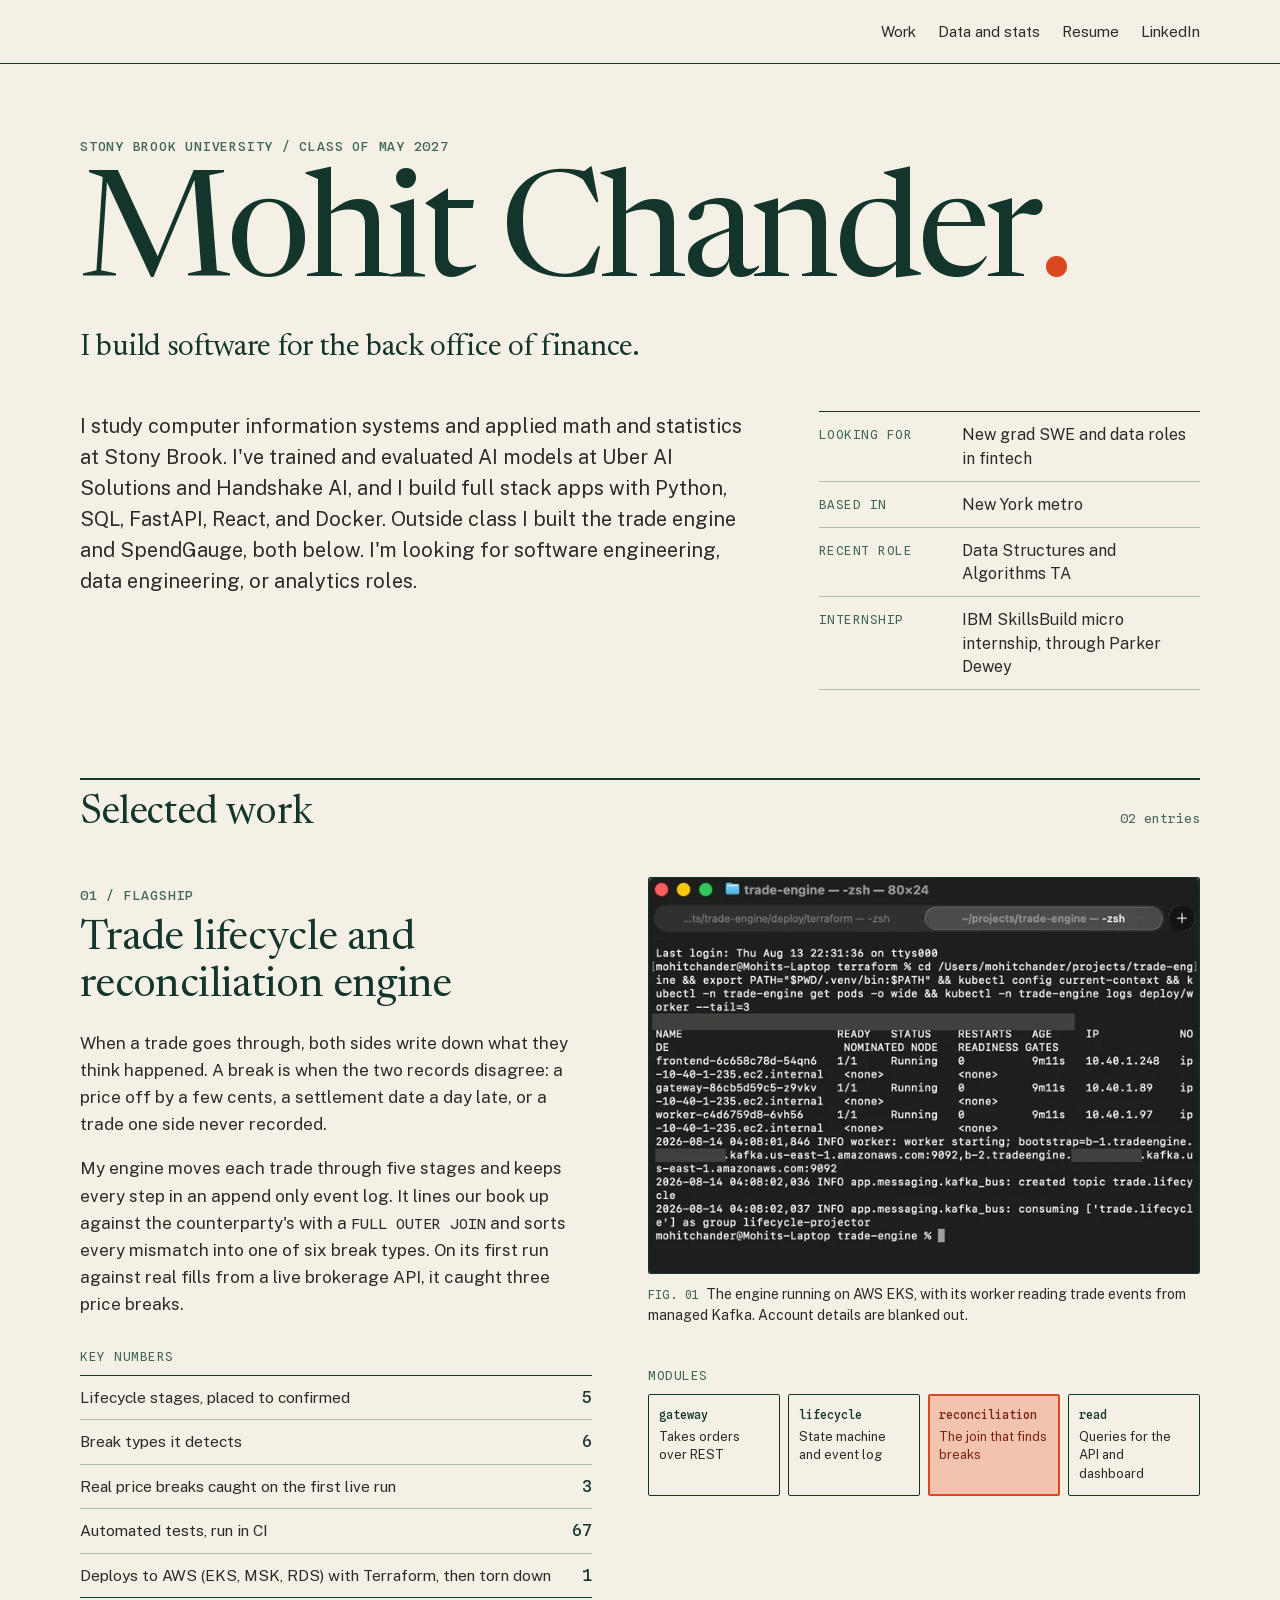
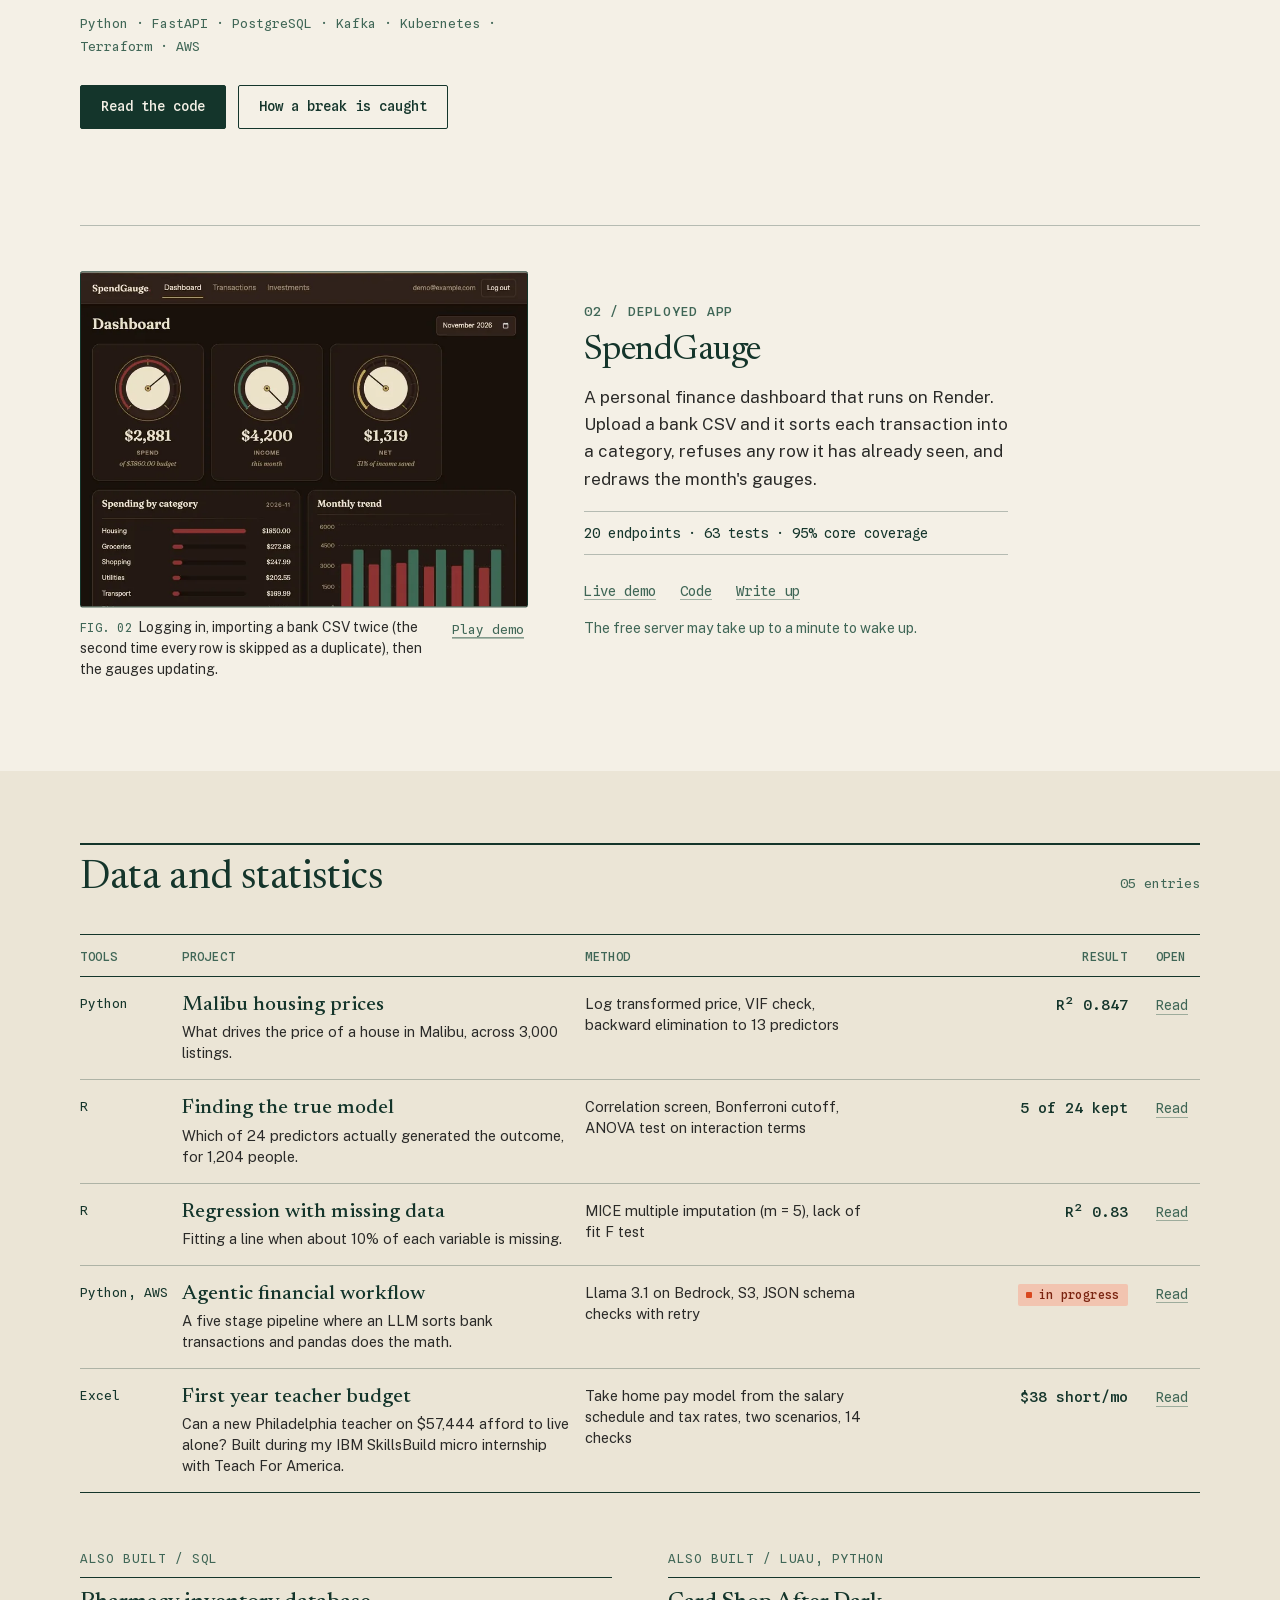
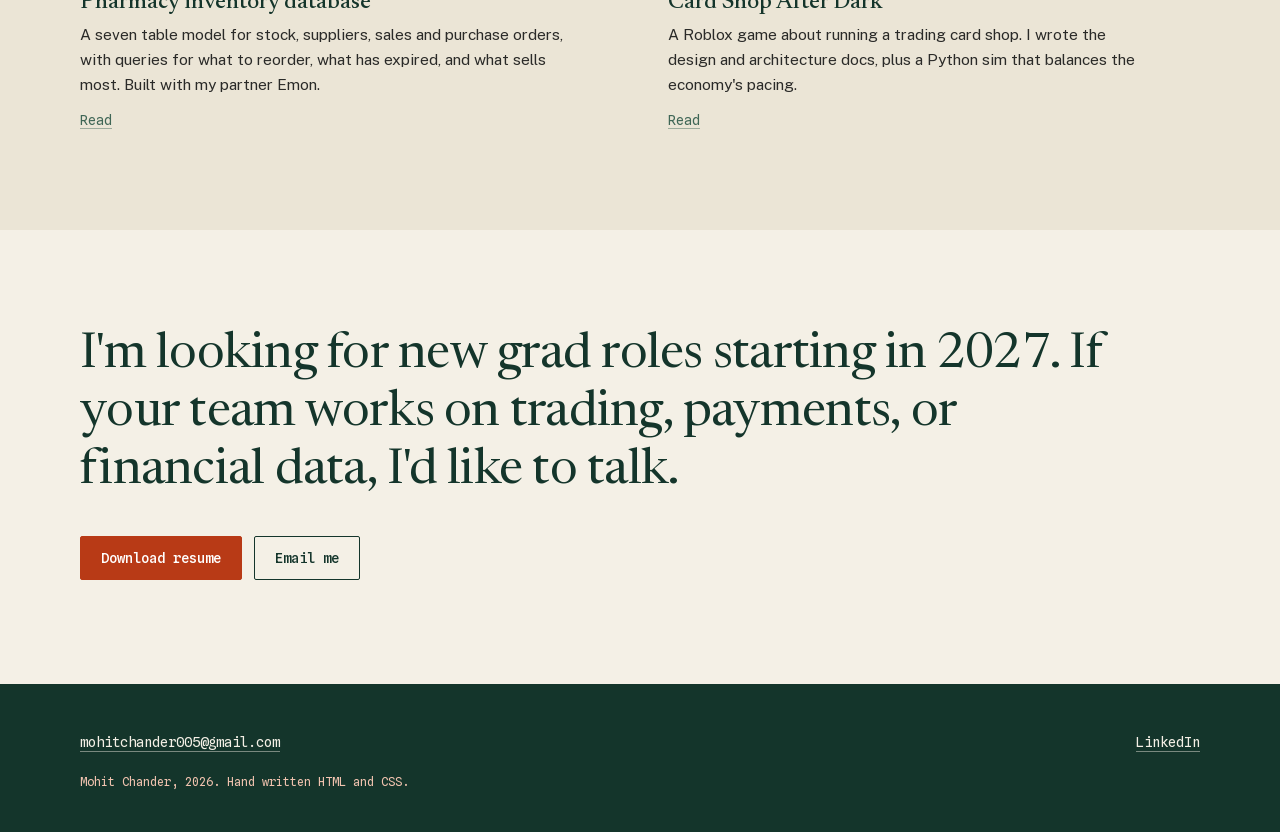
==== commit 891f12be: "Add pharmacy and Card Shop write ups; link them from the homepage The two "Also built" entries point" ====
--- a/index.html
+++ b/index.html
@@ -204,15 +204,13 @@
             <span class="also-label">Also built / SQL</span>
             <h3>Pharmacy inventory database</h3>
             <p>A seven table model for stock, suppliers, sales and purchase orders, with queries for what to reorder, what has expired, and what sells most. Built with my partner Emon.</p>
-            <!-- TODO: replace # with the pharmacy database link -->
-            <a class="read-link" href="#">Read<span class="visually-hidden"> about the pharmacy inventory database</span></a>
+            <a class="read-link" href="work/pharmacy-database.html">Read<span class="visually-hidden"> about the pharmacy inventory database</span></a>
           </div>
           <div>
             <span class="also-label">Also built / Luau, Python</span>
             <h3>Card Shop After Dark</h3>
             <p>A Roblox game about running a trading card shop. I wrote the design and architecture docs, plus a Python sim that balances the economy's pacing.</p>
-            <!-- TODO: replace # with the Card Shop After Dark link -->
-            <a class="read-link" href="#">Read<span class="visually-hidden"> about Card Shop After Dark</span></a>
+            <a class="read-link" href="work/card-shop.html">Read<span class="visually-hidden"> about Card Shop After Dark</span></a>
           </div>
         </div>
       </div>
